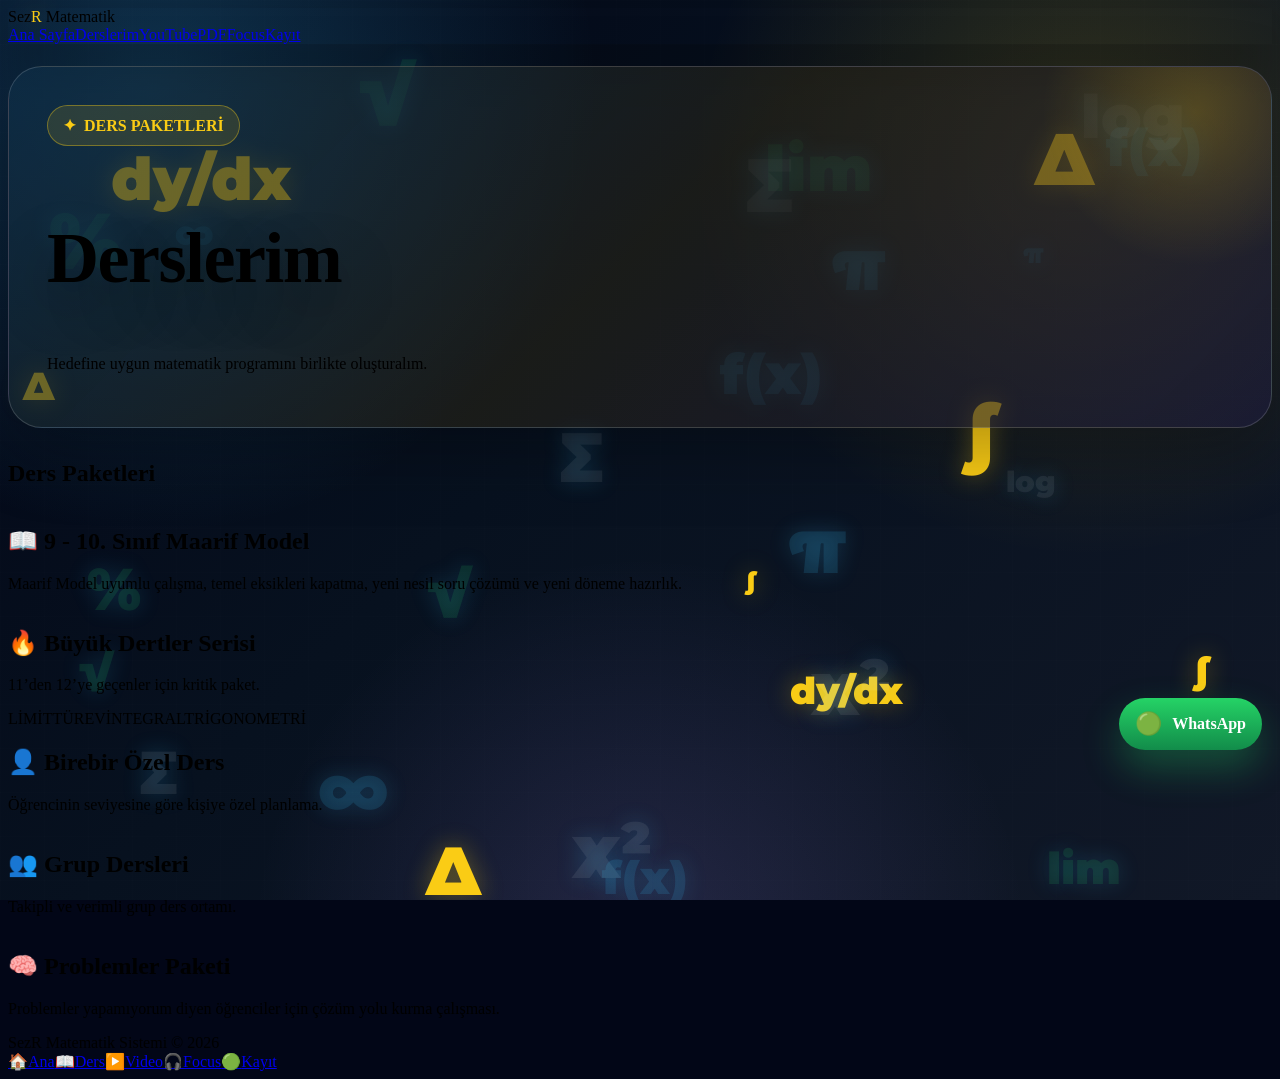
==== dersler.html @ e042631a "Add files via upload" ====
<!DOCTYPE html><html lang="tr"><head><meta charset="UTF-8"><meta name="viewport" content="width=device-width, initial-scale=1.0">
<title>SezR Matematik | Derslerim</title><link rel="manifest" href="manifest.json"><link rel="icon" type="image/png" href="favicon.png"><meta name="theme-color" content="#020617">
<meta property="og:title" content="SezR Matematik | Yaz Dersleri"><meta property="og:description" content="Matematikte eksiklerini kapat, yeni döneme güçlü başla."><meta property="og:type" content="website">
<link rel="preconnect" href="https://fonts.googleapis.com"><link href="https://fonts.googleapis.com/css2?family=Inter:wght@400;600;700;800;900&family=Montserrat:wght@700;800;900&display=swap" rel="stylesheet">
<link rel="stylesheet" href="style.css"><link rel="stylesheet" href="premium-upgrade.css"></head><body><div class="container"><header class="topbar"><div class="logo">Sez<span>R</span> Matematik</div><nav class="nav"><a class="" href="index.html">Ana Sayfa</a><a class="active" href="dersler.html">Derslerim</a><a class="" href="youtube.html">YouTube</a><a class="" href="pdf.html">PDF</a><a class="" href="focus.html">Focus</a><a class="" href="iletisim.html">Kayıt</a></nav></header>
<section class="page-hero"><span class="page-badge">DERS PAKETLERİ</span><h1>Derslerim</h1><p class="lead">Hedefine uygun matematik programını birlikte oluşturalım.</p></section>
<section><h2 class="section-title">Ders Paketleri</h2><div class="grid two"><div class="card"><h2>📖 9 - 10. Sınıf Maarif Model</h2><p>Maarif Model uyumlu çalışma, temel eksikleri kapatma, yeni nesil soru çözümü ve yeni döneme hazırlık.</p></div><div class="card"><h2>🔥 Büyük Dertler Serisi</h2><p>11’den 12’ye geçenler için kritik paket.</p><span class="tag">LİMİT</span><span class="tag">TÜREV</span><span class="tag">İNTEGRAL</span><span class="tag">TRİGONOMETRİ</span></div><div class="card"><h2>👤 Birebir Özel Ders</h2><p>Öğrencinin seviyesine göre kişiye özel planlama.</p></div><div class="card"><h2>👥 Grup Dersleri</h2><p>Takipli ve verimli grup ders ortamı.</p></div><div class="card"><h2>🧠 Problemler Paketi</h2><p>Problemler yapamıyorum diyen öğrenciler için çözüm yolu kurma çalışması.</p></div></div></section><footer class="footer">SezR Matematik Sistemi © 2026</footer></div><nav class="quick"><a class="" href="index.html"><span>🏠</span>Ana</a><a class="active" href="dersler.html"><span>📖</span>Ders</a><a class="" href="youtube.html"><span>▶️</span>Video</a><a class="" href="focus.html"><span>🎧</span>Focus</a><a class="" href="iletisim.html"><span>🟢</span>Kayıt</a></nav><script src="app.js"></script><script src="premium-upgrade.js"></script></body></html>
---- premium-upgrade.css ----
/* SezR Matematik - Tüm Sayfalar Premium Ortak Katman */
:root{--sezr-gold:#facc15;--sezr-blue:#38bdf8;--sezr-green:#25d366;--sezr-red:#ef4444}
body{background:#020617!important}
body:before{content:"";position:fixed;inset:0;z-index:-5;background:radial-gradient(circle at 12% 10%,rgba(56,189,248,.24),transparent 32%),radial-gradient(circle at 85% 18%,rgba(250,204,21,.18),transparent 30%),radial-gradient(circle at 50% 105%,rgba(167,139,250,.16),transparent 34%),linear-gradient(135deg,#020617,#07111f 45%,#111827)!important}
body:after{content:"";position:fixed;inset:0;z-index:-4;background-image:linear-gradient(rgba(255,255,255,.035) 1px,transparent 1px),linear-gradient(90deg,rgba(255,255,255,.035) 1px,transparent 1px);background-size:44px 44px;opacity:.22}
.sezr-particles{position:fixed;inset:0;pointer-events:none;z-index:-3;overflow:hidden}
.sezr-particle{position:absolute;font-family:Montserrat,Inter,sans-serif;font-weight:900;color:rgba(255,255,255,.075);text-shadow:0 0 22px rgba(56,189,248,.18);animation:sezrFloat var(--dur,15s) ease-in-out infinite}
.sezr-particle.gold{color:rgba(250,204,21,.16)}.sezr-particle.blue{color:rgba(56,189,248,.14)}.sezr-particle.green{color:rgba(37,211,102,.13)}
@keyframes sezrFloat{0%,100%{transform:translate3d(0,0,0) rotate(0deg);opacity:.32}50%{transform:translate3d(var(--x,30px),var(--y,-45px),0) rotate(var(--r,14deg));opacity:.85}}
.sezr-mouse-glow{position:fixed;width:420px;height:420px;border-radius:50%;pointer-events:none;z-index:1;background:radial-gradient(circle,rgba(56,189,248,.16),rgba(250,204,21,.08),transparent 70%);filter:blur(20px);transform:translate(-50%,-50%);opacity:0;transition:opacity .3s}
.container{position:relative;z-index:3}.topbar{box-shadow:0 20px 50px rgba(0,0,0,.30)!important}.logo span,.gold{color:var(--sezr-gold)!important;text-shadow:0 0 25px rgba(250,204,21,.35)}
.page-hero{position:relative;margin:22px 0 32px;padding:38px;border-radius:34px;background:linear-gradient(135deg,rgba(56,189,248,.14),rgba(250,204,21,.09),rgba(167,139,250,.10)),rgba(2,6,23,.58);border:1px solid rgba(255,255,255,.16);overflow:hidden;box-shadow:0 24px 70px rgba(0,0,0,.28)}
.page-hero:before{content:"";position:absolute;right:-80px;top:-110px;width:310px;height:310px;border-radius:50%;background:radial-gradient(circle,rgba(250,204,21,.22),transparent 70%)}
.page-hero h1{font-size:clamp(38px,6vw,72px);line-height:1.02;letter-spacing:-1.5px;text-shadow:0 20px 55px rgba(0,0,0,.42)}
.page-hero .lead{max-width:850px}.page-badge{display:inline-flex;gap:8px;align-items:center;padding:10px 15px;border-radius:999px;background:rgba(250,204,21,.12);border:1px solid rgba(250,204,21,.38);color:var(--sezr-gold);font-weight:900;margin-bottom:16px}.page-badge:before{content:"✦"}
.hero-stats{display:grid;grid-template-columns:repeat(3,minmax(0,1fr));gap:13px;margin-top:24px;max-width:820px}.stat{padding:16px;border-radius:22px;background:rgba(255,255,255,.075);border:1px solid rgba(255,255,255,.13);backdrop-filter:blur(14px)}.stat b{display:block;font-size:24px;color:var(--sezr-gold)}.stat span{display:block;font-size:13px;color:#cbd5e1;margin-top:5px;font-weight:800}
.card,.video-card,.focus-stage-card,.focus-control-studio,.focus-option-card,.focus-youtube-card,.focus-mode-card,.footer{position:relative;overflow:hidden;transition:transform .28s ease,box-shadow .28s ease,border-color .28s ease}
.card:before,.video-card:before,.focus-stage-card:before,.focus-control-studio:before,.focus-option-card:before,.focus-youtube-card:before,.focus-mode-card:before{content:"";position:absolute;inset:-2px;background:linear-gradient(120deg,transparent,rgba(250,204,21,.22),rgba(56,189,248,.18),transparent);opacity:0;transition:.35s}
.card:hover:before,.video-card:hover:before,.focus-stage-card:hover:before,.focus-control-studio:hover:before,.focus-option-card:hover:before,.focus-youtube-card:hover:before,.focus-mode-card:hover:before{opacity:1}
.card>*,.video-card>*,.focus-stage-card>*,.focus-control-studio>*,.focus-option-card>*,.focus-youtube-card>*,.focus-mode-card>*{position:relative;z-index:1}
.card:hover,.video-card:hover,.focus-stage-card:hover,.focus-control-studio:hover,.focus-option-card:hover,.focus-youtube-card:hover,.focus-mode-card:hover{transform:translateY(-6px);border-color:rgba(250,204,21,.38)!important;box-shadow:0 26px 60px rgba(0,0,0,.36),0 0 30px rgba(56,189,248,.12)!important}
.btn,.focus-btn,.studio-btn,.nav a,.quick a,.focus-input-row button{transition:transform .22s ease,filter .22s ease,box-shadow .22s ease!important}
.btn:hover,.focus-btn:hover,.studio-btn:hover,.nav a:hover,.focus-input-row button:hover{transform:translateY(-2px) scale(1.025);filter:brightness(1.08)}
.sezr-reveal{opacity:0;transform:translateY(22px) scale(.985);transition:opacity .7s ease,transform .7s ease}.sezr-reveal.sezr-visible{opacity:1;transform:translateY(0) scale(1)}
.sezr-wa-float{position:fixed;right:18px;bottom:150px;z-index:160;display:flex;align-items:center;gap:10px;text-decoration:none;color:white;background:linear-gradient(180deg,#25d366,#128c4a);padding:13px 16px;border-radius:999px;font-weight:900;box-shadow:0 18px 38px rgba(37,211,102,.30);animation:sezrPulse 2.6s ease-in-out infinite}.sezr-wa-float span{font-size:22px}@keyframes sezrPulse{50%{transform:translateY(-4px)}}
.premium-mini-grid{display:grid;grid-template-columns:repeat(3,minmax(0,1fr));gap:18px;margin-top:18px}.premium-mini{padding:22px;border-radius:26px;background:rgba(255,255,255,.075);border:1px solid rgba(255,255,255,.13)}.premium-mini h3{font-family:Montserrat,Inter,sans-serif;margin-bottom:8px}.premium-mini p{color:#dbeafe;line-height:1.6}
@media(max-width:900px){.page-hero{padding:24px;border-radius:26px;text-align:center}.hero-stats,.premium-mini-grid{grid-template-columns:1fr}.sezr-wa-float{right:12px;bottom:72px;padding:11px 13px}.sezr-wa-float b{display:none}.sezr-mouse-glow{display:none}}
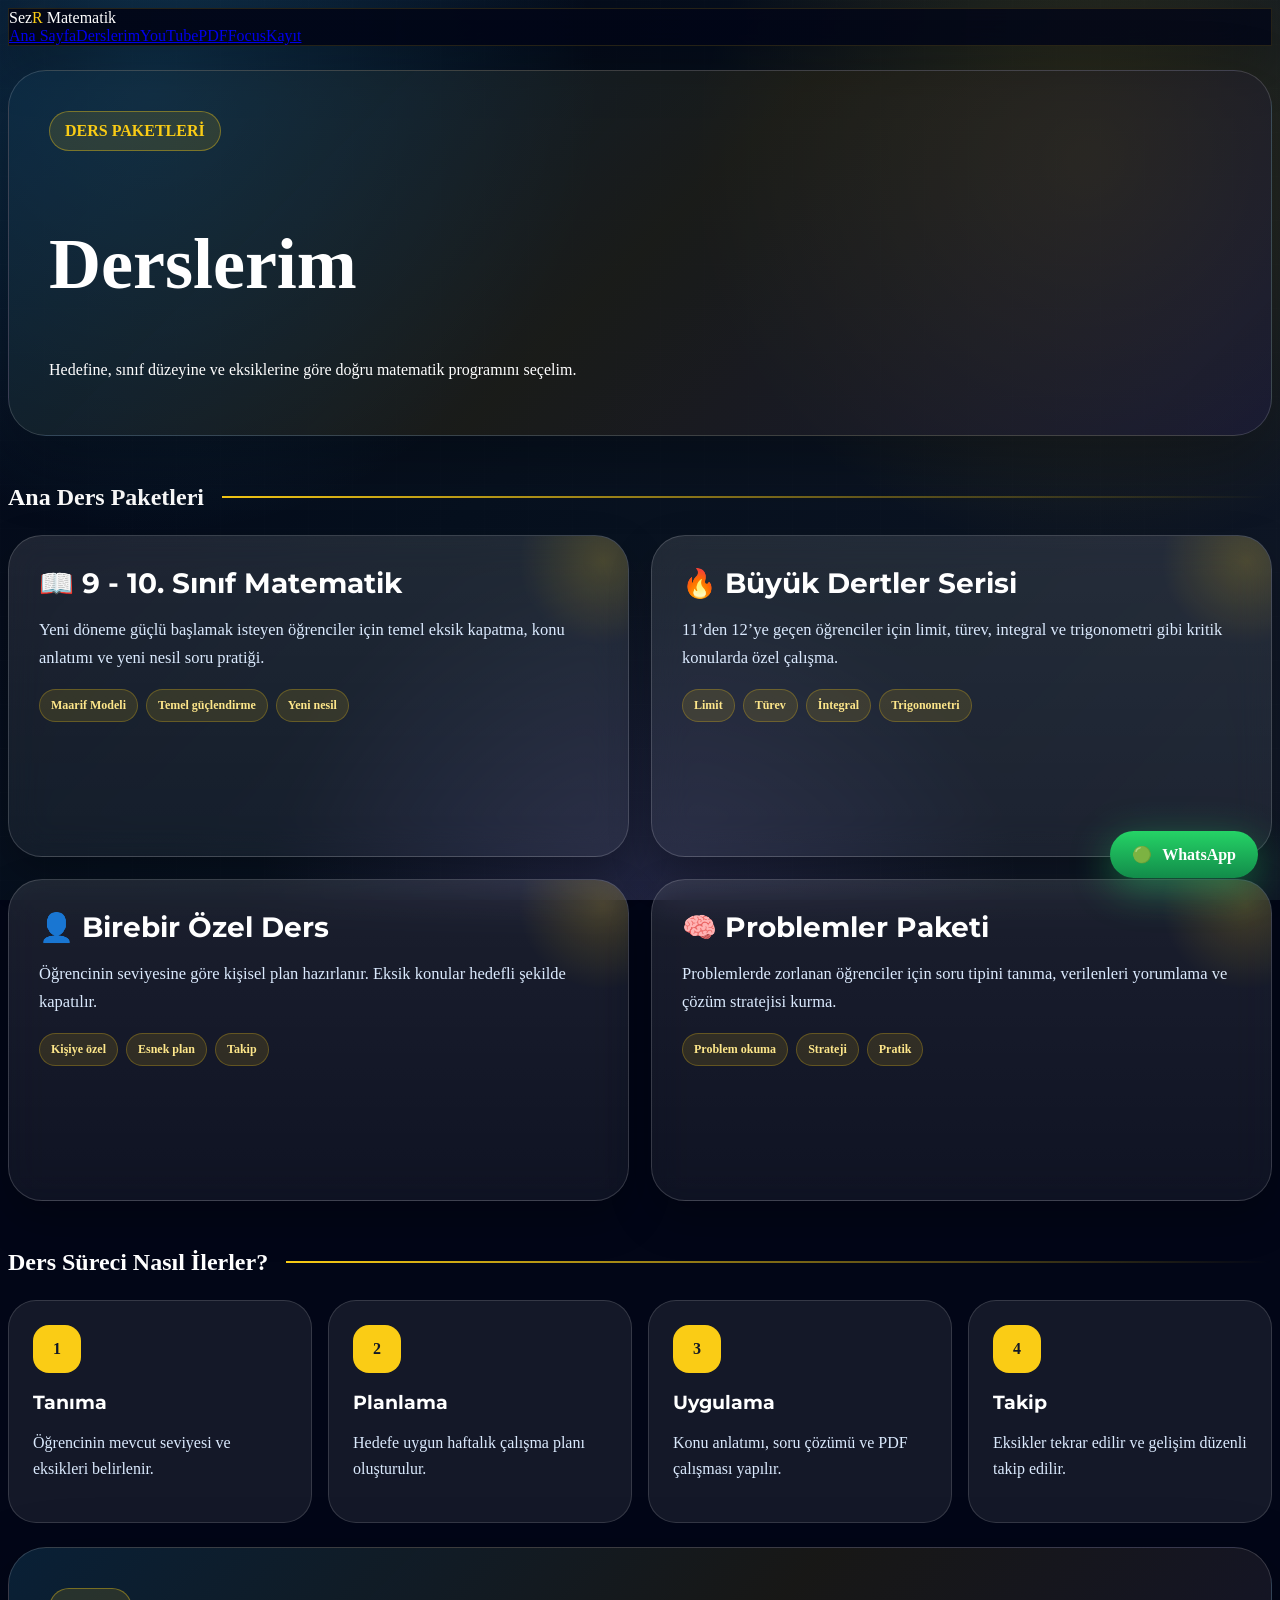
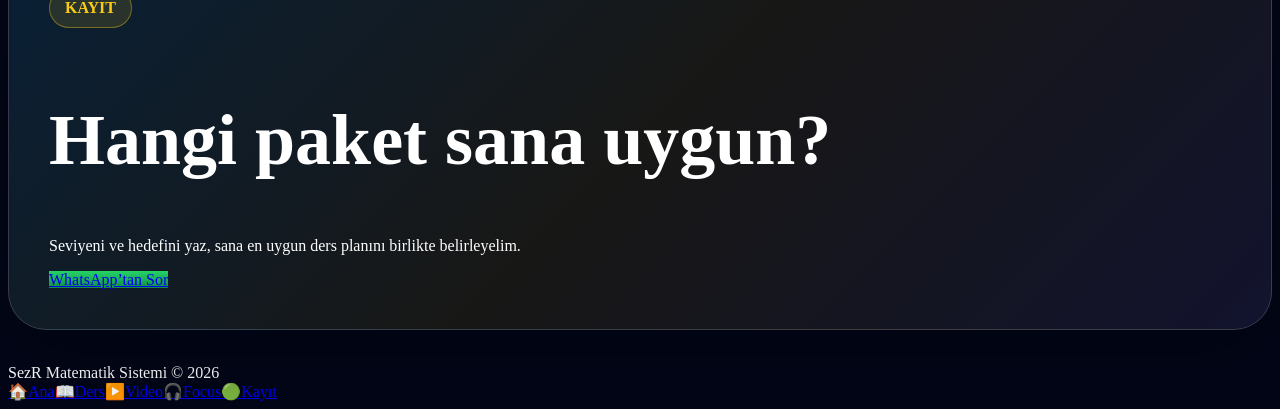
==== commit a92f3cb1: "Add files via upload" ====
--- a/dersler.html
+++ b/dersler.html
@@ -1,7 +1,49 @@
-<!DOCTYPE html><html lang="tr"><head><meta charset="UTF-8"><meta name="viewport" content="width=device-width, initial-scale=1.0">
-<title>SezR Matematik | Derslerim</title><link rel="manifest" href="manifest.json"><link rel="icon" type="image/png" href="favicon.png"><meta name="theme-color" content="#020617">
-<meta property="og:title" content="SezR Matematik | Yaz Dersleri"><meta property="og:description" content="Matematikte eksiklerini kapat, yeni döneme güçlü başla."><meta property="og:type" content="website">
-<link rel="preconnect" href="https://fonts.googleapis.com"><link href="https://fonts.googleapis.com/css2?family=Inter:wght@400;600;700;800;900&family=Montserrat:wght@700;800;900&display=swap" rel="stylesheet">
-<link rel="stylesheet" href="style.css"><link rel="stylesheet" href="premium-upgrade.css"></head><body><div class="container"><header class="topbar"><div class="logo">Sez<span>R</span> Matematik</div><nav class="nav"><a class="" href="index.html">Ana Sayfa</a><a class="active" href="dersler.html">Derslerim</a><a class="" href="youtube.html">YouTube</a><a class="" href="pdf.html">PDF</a><a class="" href="focus.html">Focus</a><a class="" href="iletisim.html">Kayıt</a></nav></header>
-<section class="page-hero"><span class="page-badge">DERS PAKETLERİ</span><h1>Derslerim</h1><p class="lead">Hedefine uygun matematik programını birlikte oluşturalım.</p></section>
-<section><h2 class="section-title">Ders Paketleri</h2><div class="grid two"><div class="card"><h2>📖 9 - 10. Sınıf Maarif Model</h2><p>Maarif Model uyumlu çalışma, temel eksikleri kapatma, yeni nesil soru çözümü ve yeni döneme hazırlık.</p></div><div class="card"><h2>🔥 Büyük Dertler Serisi</h2><p>11’den 12’ye geçenler için kritik paket.</p><span class="tag">LİMİT</span><span class="tag">TÜREV</span><span class="tag">İNTEGRAL</span><span class="tag">TRİGONOMETRİ</span></div><div class="card"><h2>👤 Birebir Özel Ders</h2><p>Öğrencinin seviyesine göre kişiye özel planlama.</p></div><div class="card"><h2>👥 Grup Dersleri</h2><p>Takipli ve verimli grup ders ortamı.</p></div><div class="card"><h2>🧠 Problemler Paketi</h2><p>Problemler yapamıyorum diyen öğrenciler için çözüm yolu kurma çalışması.</p></div></div></section><footer class="footer">SezR Matematik Sistemi © 2026</footer></div><nav class="quick"><a class="" href="index.html"><span>🏠</span>Ana</a><a class="active" href="dersler.html"><span>📖</span>Ders</a><a class="" href="youtube.html"><span>▶️</span>Video</a><a class="" href="focus.html"><span>🎧</span>Focus</a><a class="" href="iletisim.html"><span>🟢</span>Kayıt</a></nav><script src="app.js"></script><script src="premium-upgrade.js"></script></body></html>+<!DOCTYPE html><html lang="tr"><head><meta charset="UTF-8">
+<meta name="viewport" content="width=device-width, initial-scale=1.0">
+<link rel="manifest" href="manifest.json">
+<link rel="icon" type="image/png" href="favicon.png">
+<meta name="theme-color" content="#020617">
+<link rel="preconnect" href="https://fonts.googleapis.com">
+<link href="https://fonts.googleapis.com/css2?family=Inter:wght@400;600;700;800;900&family=Montserrat:wght@700;800;900&display=swap" rel="stylesheet">
+<link rel="stylesheet" href="style.css"><title>SezR Matematik | Derslerim</title>
+<style>
+body{background:#020617!important;color:white!important;overflow-x:hidden}
+body:before{content:"";position:fixed;inset:0;z-index:-5;background:radial-gradient(circle at 12% 10%,rgba(56,189,248,.24),transparent 32%),radial-gradient(circle at 85% 18%,rgba(250,204,21,.18),transparent 30%),radial-gradient(circle at 50% 105%,rgba(167,139,250,.16),transparent 34%),linear-gradient(135deg,#020617,#07111f 45%,#111827)}
+body:after{content:"";position:fixed;inset:0;z-index:-4;background-image:linear-gradient(rgba(255,255,255,.035) 1px,transparent 1px),linear-gradient(90deg,rgba(255,255,255,.035) 1px,transparent 1px);background-size:44px 44px;opacity:.22}
+.container{max-width:1280px!important;position:relative;z-index:3}
+.topbar{background:linear-gradient(90deg,rgba(2,6,23,.96),rgba(2,6,23,.84))!important;backdrop-filter:blur(24px)!important;border:1px solid rgba(250,204,21,.14)!important;box-shadow:0 20px 50px rgba(0,0,0,.30)!important}
+.logo span,.gold{color:#facc15!important;text-shadow:0 0 25px rgba(250,204,21,.35)!important}
+.page-hero{position:relative;margin:24px 0 34px;padding:40px;border-radius:38px;background:linear-gradient(135deg,rgba(56,189,248,.14),rgba(250,204,21,.09),rgba(167,139,250,.10)),rgba(2,6,23,.58);border:1px solid rgba(255,255,255,.16);overflow:hidden;box-shadow:0 24px 70px rgba(0,0,0,.28)}
+.page-hero h1{font-size:clamp(38px,6vw,72px)!important;line-height:1.03!important}
+.page-badge{display:inline-flex;gap:8px;align-items:center;padding:10px 15px;border-radius:999px;background:rgba(250,204,21,.12);border:1px solid rgba(250,204,21,.38);color:#facc15;font-weight:900;margin-bottom:16px}
+.section-title{margin-top:48px!important;margin-bottom:24px!important;display:flex!important;align-items:center!important;gap:18px!important}
+.section-title:after{content:"";height:2px;flex:1;background:linear-gradient(90deg,#facc15,transparent)}
+.card,.lesson-card,.mini-card{background:linear-gradient(180deg,rgba(255,255,255,.10),rgba(255,255,255,.055))!important;border:1px solid rgba(255,255,255,.16)!important;box-shadow:0 18px 42px rgba(0,0,0,.26)!important;backdrop-filter:blur(18px)!important;transition:.3s!important}
+.card:hover,.lesson-card:hover,.mini-card:hover{transform:translateY(-7px)!important;border-color:rgba(250,204,21,.38)!important;box-shadow:0 26px 60px rgba(0,0,0,.36),0 0 30px rgba(56,189,248,.12)!important}
+.btn.green{background:linear-gradient(180deg,#25d366,#128c4a)!important}
+.sezr-wa-float{position:fixed;right:22px;bottom:22px;z-index:999;display:flex;align-items:center;gap:10px;text-decoration:none;color:white;background:linear-gradient(180deg,#25d366,#128c4a);padding:14px 22px;border-radius:999px;font-weight:900;box-shadow:0 10px 40px rgba(37,211,102,.45)}
+@media(max-width:900px){.page-hero{text-align:center;padding:26px;border-radius:28px}.sezr-wa-float{right:14px;bottom:76px;padding:12px 16px}.sezr-wa-float b{display:none}}
+</style>
+
+<style>
+.lesson-grid{display:grid;grid-template-columns:repeat(2,1fr);gap:22px}.lesson-card{padding:30px;border-radius:34px;min-height:260px;position:relative;overflow:hidden}.lesson-card:before{content:"";position:absolute;right:-60px;top:-60px;width:170px;height:170px;border-radius:50%;background:radial-gradient(circle,rgba(250,204,21,.18),transparent 70%)}.lesson-card h2{font-family:Montserrat,Inter,sans-serif;font-size:28px;margin:0 0 12px}.lesson-card p{color:#dbeafe;line-height:1.7;font-size:16.5px}.lesson-tags{display:flex;gap:8px;flex-wrap:wrap;margin-top:16px}.lesson-tags span{padding:8px 11px;border-radius:999px;background:rgba(250,204,21,.12);border:1px solid rgba(250,204,21,.25);color:#fde68a;font-weight:900;font-size:12px}
+.path{display:grid;grid-template-columns:repeat(4,1fr);gap:16px}.step{padding:24px;border-radius:28px;background:rgba(255,255,255,.075);border:1px solid rgba(255,255,255,.14)}.step b{display:grid;place-items:center;width:48px;height:48px;border-radius:16px;background:#facc15;color:#111827;margin-bottom:14px;font-weight:900}.step h3{font-family:Montserrat;margin-bottom:8px}.step p{color:#dbeafe;line-height:1.6}
+@media(max-width:900px){.lesson-grid,.path{grid-template-columns:1fr}}
+</style>
+</head>
+<body><div class="container"><header class="topbar"><div class="logo">Sez<span>R</span> Matematik</div><nav class="nav"><a class="" href="index.html">Ana Sayfa</a><a class="active" href="dersler.html">Derslerim</a><a class="" href="youtube.html">YouTube</a><a class="" href="pdf.html">PDF</a><a class="" href="focus.html">Focus</a><a class="" href="iletisim.html">Kayıt</a></nav></header>
+<section class="page-hero"><span class="page-badge">DERS PAKETLERİ</span><h1>Derslerim</h1><p class="lead">Hedefine, sınıf düzeyine ve eksiklerine göre doğru matematik programını seçelim.</p></section>
+<section><h2 class="section-title">Ana Ders Paketleri</h2><div class="lesson-grid">
+<div class="lesson-card"><h2>📖 9 - 10. Sınıf Matematik</h2><p>Yeni döneme güçlü başlamak isteyen öğrenciler için temel eksik kapatma, konu anlatımı ve yeni nesil soru pratiği.</p><div class="lesson-tags"><span>Maarif Modeli</span><span>Temel güçlendirme</span><span>Yeni nesil</span></div></div>
+<div class="lesson-card"><h2>🔥 Büyük Dertler Serisi</h2><p>11’den 12’ye geçen öğrenciler için limit, türev, integral ve trigonometri gibi kritik konularda özel çalışma.</p><div class="lesson-tags"><span>Limit</span><span>Türev</span><span>İntegral</span><span>Trigonometri</span></div></div>
+<div class="lesson-card"><h2>👤 Birebir Özel Ders</h2><p>Öğrencinin seviyesine göre kişisel plan hazırlanır. Eksik konular hedefli şekilde kapatılır.</p><div class="lesson-tags"><span>Kişiye özel</span><span>Esnek plan</span><span>Takip</span></div></div>
+<div class="lesson-card"><h2>🧠 Problemler Paketi</h2><p>Problemlerde zorlanan öğrenciler için soru tipini tanıma, verilenleri yorumlama ve çözüm stratejisi kurma.</p><div class="lesson-tags"><span>Problem okuma</span><span>Strateji</span><span>Pratik</span></div></div>
+</div></section>
+<section><h2 class="section-title">Ders Süreci Nasıl İlerler?</h2><div class="path">
+<div class="step"><b>1</b><h3>Tanıma</h3><p>Öğrencinin mevcut seviyesi ve eksikleri belirlenir.</p></div>
+<div class="step"><b>2</b><h3>Planlama</h3><p>Hedefe uygun haftalık çalışma planı oluşturulur.</p></div>
+<div class="step"><b>3</b><h3>Uygulama</h3><p>Konu anlatımı, soru çözümü ve PDF çalışması yapılır.</p></div>
+<div class="step"><b>4</b><h3>Takip</h3><p>Eksikler tekrar edilir ve gelişim düzenli takip edilir.</p></div>
+</div></section>
+<section><div class="page-hero"><span class="page-badge">KAYIT</span><h1>Hangi paket sana uygun?</h1><p class="lead">Seviyeni ve hedefini yaz, sana en uygun ders planını birlikte belirleyelim.</p><div class="actions"><a class="btn green" href="https://wa.me/905058266949?text=Merhaba%20SezR%20Matematik%20dersleri%20hakk%C4%B1nda%20bilgi%20almak%20istiyorum">WhatsApp’tan Sor</a></div></div></section>
+<footer class="footer">SezR Matematik Sistemi © 2026</footer></div><a class="sezr-wa-float" href="https://wa.me/905058266949?text=Merhaba%20SezR%20Matematik%20dersleri%20hakk%C4%B1nda%20bilgi%20almak%20istiyorum"><span>🟢</span><b>WhatsApp</b></a><nav class="quick"><a class="" href="index.html"><span>🏠</span>Ana</a><a class="active" href="dersler.html"><span>📖</span>Ders</a><a class="" href="youtube.html"><span>▶️</span>Video</a><a class="" href="focus.html"><span>🎧</span>Focus</a><a class="" href="iletisim.html"><span>🟢</span>Kayıt</a></nav><script src="app.js"></script></body></html>
